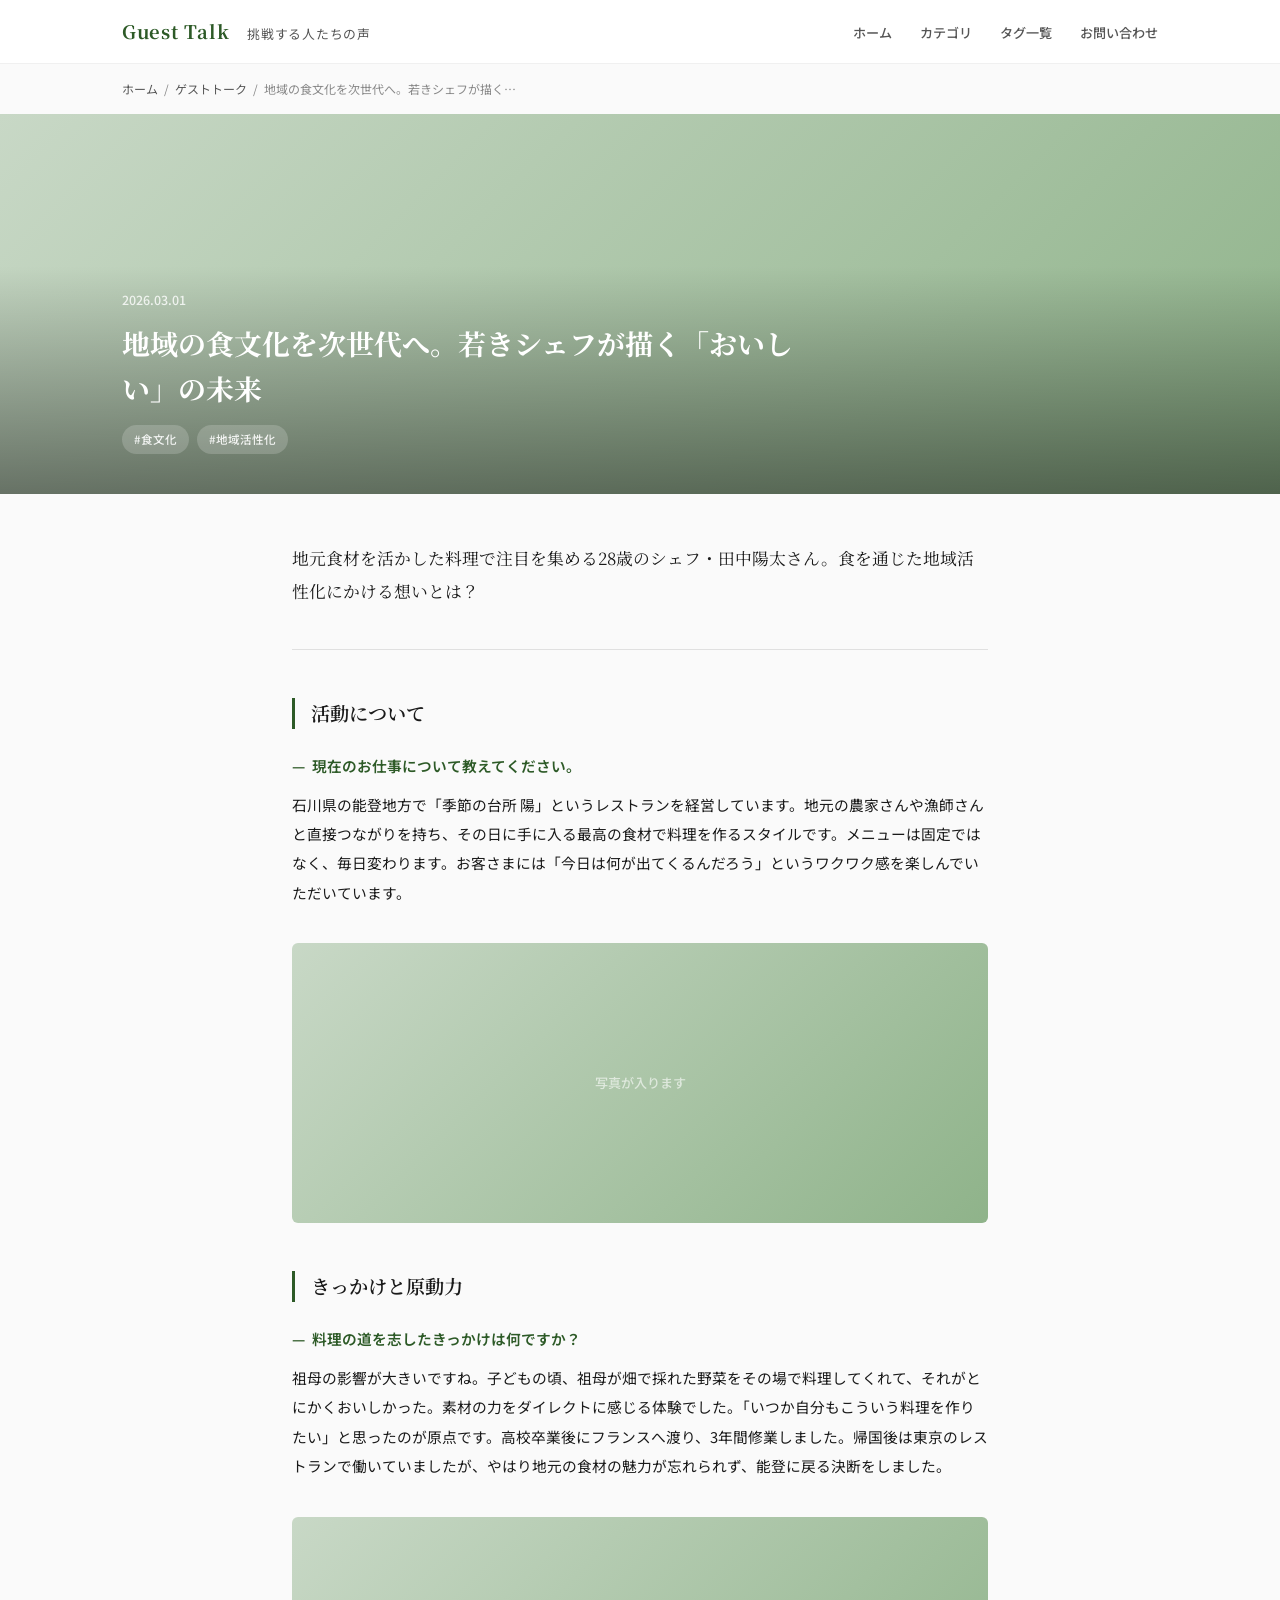
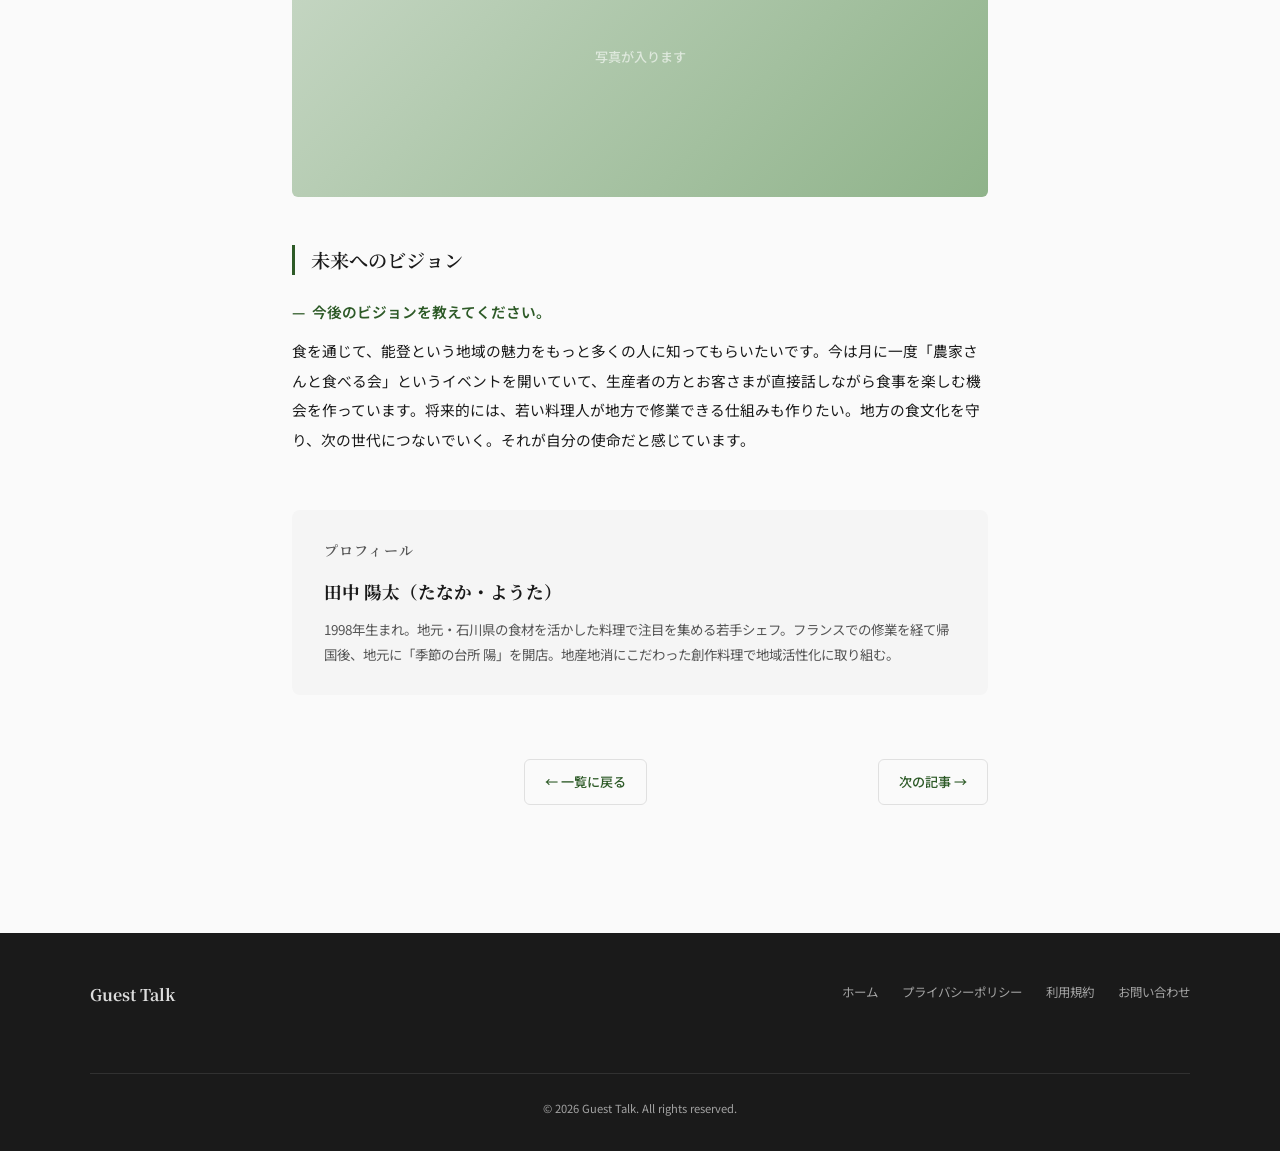
==== article01.html @ 9e50368a "Initial commit: 表紙+11記事のゲストトークサイト" ====
<!DOCTYPE html>
<html lang="ja">
<head>
  <meta charset="UTF-8">
  <meta name="viewport" content="width=device-width, initial-scale=1.0">
  <title>地域の食文化を次世代へ。若きシェフが描く「おいしい」の未来 — ゲストトーク</title>
  <link rel="stylesheet" href="style.css">
  <style>
    .article-hero {
      position: relative;
      height: 380px;
      background: linear-gradient(135deg, #c8d8c6, #8fb38a);
      display: flex;
      align-items: flex-end;
      overflow: hidden;
    }
    .article-hero-overlay {
      position: absolute;
      inset: 0;
      background: linear-gradient(to top, rgba(0,0,0,0.45) 0%, transparent 60%);
    }
    .article-hero-content {
      position: relative;
      z-index: 1;
      max-width: var(--max-width);
      margin: 0 auto;
      width: 100%;
      padding: 40px 32px;
      color: #fff;
      animation: fadeInUp 0.7s ease;
    }
    .article-hero-date {
      font-size: 0.78rem;
      opacity: 0.8;
      margin-bottom: 10px;
      font-weight: 500;
    }
    .article-hero h1 {
      font-family: var(--font-serif);
      font-size: 1.75rem;
      font-weight: 700;
      line-height: 1.6;
      max-width: 680px;
    }
    .article-hero .tags {
      margin-top: 14px;
    }
    .article-hero .tag {
      background: rgba(255,255,255,0.18);
      color: rgba(255,255,255,0.9);
    }
    .article-body {
      max-width: var(--max-width-article);
      margin: 0 auto;
      padding: 48px 32px 64px;
    }
    .article-lead {
      font-family: var(--font-serif);
      font-size: 1.05rem;
      line-height: 2;
      color: var(--color-text);
      margin-bottom: 48px;
      padding-bottom: 40px;
      border-bottom: 1px solid var(--color-border);
    }
    .section-heading {
      font-family: var(--font-serif);
      font-size: 1.2rem;
      font-weight: 600;
      color: var(--color-text);
      margin: 48px 0 24px;
      padding-left: 16px;
      border-left: 3px solid var(--color-accent);
      line-height: 1.6;
    }
    .interview-block {
      margin-bottom: 36px;
    }
    .interview-q {
      font-weight: 600;
      font-size: 0.92rem;
      color: var(--color-accent);
      margin-bottom: 12px;
      padding-left: 20px;
      position: relative;
      line-height: 1.7;
    }
    .interview-q::before {
      content: '—';
      position: absolute;
      left: 0;
      color: var(--color-accent);
    }
    .interview-a {
      font-size: 0.92rem;
      line-height: 2;
      color: var(--color-text);
      margin-bottom: 8px;
    }
    .img-placeholder {
      width: 100%;
      height: 280px;
      background: linear-gradient(135deg, #c8d8c6, #8fb38a);
      border-radius: 6px;
      margin: 36px 0;
      display: flex;
      align-items: center;
      justify-content: center;
      color: rgba(255,255,255,0.6);
      font-size: 0.82rem;
      font-weight: 500;
    }
    .profile-box {
      background: var(--color-tag-bg);
      border-radius: 8px;
      padding: 28px 32px;
      margin-top: 56px;
    }
    .profile-box h3 {
      font-family: var(--font-serif);
      font-size: 0.88rem;
      font-weight: 600;
      color: var(--color-text-secondary);
      margin-bottom: 12px;
      letter-spacing: 0.08em;
    }
    .profile-name {
      font-family: var(--font-serif);
      font-size: 1.1rem;
      font-weight: 700;
      margin-bottom: 10px;
    }
    .profile-desc {
      font-size: 0.84rem;
      line-height: 1.85;
      color: var(--color-text-secondary);
    }
    .article-nav {
      max-width: var(--max-width-article);
      margin: 0 auto;
      padding: 0 32px 48px;
      display: flex;
      justify-content: space-between;
      gap: 16px;
    }
    .article-nav a {
      display: inline-flex;
      align-items: center;
      gap: 6px;
      font-size: 0.82rem;
      font-weight: 500;
      color: var(--color-accent);
      padding: 10px 20px;
      border: 1px solid var(--color-border);
      border-radius: 6px;
      transition: background var(--transition), border-color var(--transition);
    }
    .article-nav a:hover {
      background: var(--color-accent-light);
      border-color: var(--color-accent);
    }
    @media (max-width: 768px) {
      .article-hero { height: 300px; }
      .article-hero h1 { font-size: 1.3rem; }
      .article-hero-content { padding: 28px 16px; }
      .article-body { padding: 32px 16px 48px; }
      .article-nav { padding: 0 16px 32px; flex-direction: column; }
      .img-placeholder { height: 180px; }
    }
  </style>
</head>
<body>

  <header class="site-header">
    <div class="header-inner">
      <a href="index.html" class="site-logo">Guest Talk <span>挑戦する人たちの声</span></a>
      <ul class="header-nav">
        <li><a href="index.html">ホーム</a></li>
        <li><a href="#">カテゴリ</a></li>
        <li><a href="#">タグ一覧</a></li>
        <li><a href="#">お問い合わせ</a></li>
      </ul>
    </div>
  </header>

  <nav class="breadcrumb">
    <a href="index.html">ホーム</a><span>/</span>
    <a href="index.html">ゲストトーク</a><span>/</span>
    <span>地域の食文化を次世代へ。若きシェフが描く…</span>
  </nav>

  <section class="article-hero">
    <div class="article-hero-overlay"></div>
    <div class="article-hero-content">
      <p class="article-hero-date">2026.03.01</p>
      <h1>地域の食文化を次世代へ。若きシェフが描く「おいしい」の未来</h1>
      <div class="tags">
        <span class="tag">#食文化</span>
        <span class="tag">#地域活性化</span>
      </div>
    </div>
  </section>

  <article class="article-body">
    <p class="article-lead">地元食材を活かした料理で注目を集める28歳のシェフ・田中陽太さん。食を通じた地域活性化にかける想いとは？</p>

    <h2 class="section-heading">活動について</h2>

    <div class="interview-block">
      <p class="interview-q">現在のお仕事について教えてください。</p>
      <p class="interview-a">石川県の能登地方で「季節の台所 陽」というレストランを経営しています。地元の農家さんや漁師さんと直接つながりを持ち、その日に手に入る最高の食材で料理を作るスタイルです。メニューは固定ではなく、毎日変わります。お客さまには「今日は何が出てくるんだろう」というワクワク感を楽しんでいただいています。</p>
    </div>

    <div class="img-placeholder">写真が入ります</div>

    <h2 class="section-heading">きっかけと原動力</h2>

    <div class="interview-block">
      <p class="interview-q">料理の道を志したきっかけは何ですか？</p>
      <p class="interview-a">祖母の影響が大きいですね。子どもの頃、祖母が畑で採れた野菜をその場で料理してくれて、それがとにかくおいしかった。素材の力をダイレクトに感じる体験でした。「いつか自分もこういう料理を作りたい」と思ったのが原点です。高校卒業後にフランスへ渡り、3年間修業しました。帰国後は東京のレストランで働いていましたが、やはり地元の食材の魅力が忘れられず、能登に戻る決断をしました。</p>
    </div>

    <div class="img-placeholder">写真が入ります</div>

    <h2 class="section-heading">未来へのビジョン</h2>

    <div class="interview-block">
      <p class="interview-q">今後のビジョンを教えてください。</p>
      <p class="interview-a">食を通じて、能登という地域の魅力をもっと多くの人に知ってもらいたいです。今は月に一度「農家さんと食べる会」というイベントを開いていて、生産者の方とお客さまが直接話しながら食事を楽しむ機会を作っています。将来的には、若い料理人が地方で修業できる仕組みも作りたい。地方の食文化を守り、次の世代につないでいく。それが自分の使命だと感じています。</p>
    </div>

    <div class="profile-box">
      <h3>プロフィール</h3>
      <p class="profile-name">田中 陽太（たなか・ようた）</p>
      <p class="profile-desc">1998年生まれ。地元・石川県の食材を活かした料理で注目を集める若手シェフ。フランスでの修業を経て帰国後、地元に「季節の台所 陽」を開店。地産地消にこだわった創作料理で地域活性化に取り組む。</p>
    </div>
  </article>

  <nav class="article-nav">
    <span></span>
    <a href="index.html">← 一覧に戻る</a>
    <a href="article02.html">次の記事 →</a>
  </nav>

  <footer class="site-footer">
    <div class="footer-inner">
      <p class="footer-logo">Guest Talk</p>
      <ul class="footer-links">
        <li><a href="index.html">ホーム</a></li>
        <li><a href="#">プライバシーポリシー</a></li>
        <li><a href="#">利用規約</a></li>
        <li><a href="#">お問い合わせ</a></li>
      </ul>
      <p class="footer-copy">&copy; 2026 Guest Talk. All rights reserved.</p>
    </div>
  </footer>

</body>
</html>
---- style.css ----
/* ============================================
   共通スタイル — Guest Talk Style
   ============================================ */

@import url('https://fonts.googleapis.com/css2?family=Noto+Sans+JP:wght@300;400;500;700&family=Noto+Serif+JP:wght@400;600;700&display=swap');

:root {
  --color-bg: #fafafa;
  --color-white: #ffffff;
  --color-text: #1a1a1a;
  --color-text-secondary: #555555;
  --color-text-light: #888888;
  --color-accent: #2d5a27;
  --color-accent-light: #e8f0e6;
  --color-accent-hover: #3d7a35;
  --color-border: #e0e0e0;
  --color-border-light: #f0f0f0;
  --color-tag-bg: #f5f5f5;
  --color-hero-overlay: rgba(20, 40, 18, 0.55);
  --font-sans: 'Noto Sans JP', -apple-system, BlinkMacSystemFont, sans-serif;
  --font-serif: 'Noto Serif JP', Georgia, serif;
  --max-width: 1100px;
  --max-width-article: 760px;
  --header-height: 64px;
  --transition: 0.25s ease;
}

*, *::before, *::after { box-sizing: border-box; margin: 0; padding: 0; }

html {
  font-size: 16px;
  scroll-behavior: smooth;
  -webkit-font-smoothing: antialiased;
}

body {
  font-family: var(--font-sans);
  color: var(--color-text);
  background: var(--color-bg);
  line-height: 1.8;
}

a { color: inherit; text-decoration: none; }
img { max-width: 100%; height: auto; display: block; }

/* ---- Header ---- */
.site-header {
  position: sticky;
  top: 0;
  z-index: 100;
  background: var(--color-white);
  border-bottom: 1px solid var(--color-border-light);
  height: var(--header-height);
  display: flex;
  align-items: center;
  backdrop-filter: blur(10px);
  background: rgba(255,255,255,0.92);
}

.header-inner {
  max-width: var(--max-width);
  width: 100%;
  margin: 0 auto;
  padding: 0 32px;
  display: flex;
  align-items: center;
  justify-content: space-between;
}

.site-logo {
  font-family: var(--font-serif);
  font-size: 1.15rem;
  font-weight: 700;
  color: var(--color-accent);
  letter-spacing: 0.04em;
}

.site-logo span {
  font-weight: 400;
  color: var(--color-text-secondary);
  font-family: var(--font-sans);
  font-size: 0.8rem;
  margin-left: 12px;
}

.header-nav {
  display: flex;
  gap: 28px;
  list-style: none;
}

.header-nav a {
  font-size: 0.82rem;
  font-weight: 500;
  color: var(--color-text-secondary);
  transition: color var(--transition);
  position: relative;
}

.header-nav a::after {
  content: '';
  position: absolute;
  bottom: -4px;
  left: 0;
  width: 0;
  height: 2px;
  background: var(--color-accent);
  transition: width var(--transition);
}

.header-nav a:hover { color: var(--color-accent); }
.header-nav a:hover::after { width: 100%; }

/* ---- Breadcrumb ---- */
.breadcrumb {
  max-width: var(--max-width);
  margin: 0 auto;
  padding: 14px 32px;
  font-size: 0.75rem;
  color: var(--color-text-light);
  display: flex;
  gap: 6px;
  flex-wrap: wrap;
}

.breadcrumb a { color: var(--color-text-secondary); transition: color var(--transition); }
.breadcrumb a:hover { color: var(--color-accent); }
.breadcrumb span { color: var(--color-text-light); }

/* ---- Tags ---- */
.tags { display: flex; gap: 8px; flex-wrap: wrap; }

.tag {
  display: inline-block;
  background: var(--color-tag-bg);
  color: var(--color-text-secondary);
  font-size: 0.72rem;
  padding: 4px 12px;
  border-radius: 20px;
  font-weight: 500;
  transition: background var(--transition), color var(--transition);
}

.tag:hover {
  background: var(--color-accent-light);
  color: var(--color-accent);
}

/* ---- Footer ---- */
.site-footer {
  background: var(--color-text);
  color: rgba(255,255,255,0.6);
  padding: 48px 32px 32px;
  margin-top: 80px;
}

.footer-inner {
  max-width: var(--max-width);
  margin: 0 auto;
  display: flex;
  justify-content: space-between;
  align-items: flex-start;
  flex-wrap: wrap;
  gap: 32px;
}

.footer-logo {
  font-family: var(--font-serif);
  font-size: 1rem;
  font-weight: 700;
  color: rgba(255,255,255,0.85);
}

.footer-links {
  display: flex;
  gap: 24px;
  list-style: none;
  font-size: 0.78rem;
}

.footer-links a { transition: color var(--transition); }
.footer-links a:hover { color: rgba(255,255,255,0.95); }

.footer-copy {
  width: 100%;
  text-align: center;
  font-size: 0.7rem;
  margin-top: 32px;
  padding-top: 24px;
  border-top: 1px solid rgba(255,255,255,0.1);
}

/* ---- Animations ---- */
@keyframes fadeInUp {
  from { opacity: 0; transform: translateY(24px); }
  to { opacity: 1; transform: translateY(0); }
}

.fade-in {
  opacity: 0;
  animation: fadeInUp 0.6s ease forwards;
}

.fade-in:nth-child(1) { animation-delay: 0.05s; }
.fade-in:nth-child(2) { animation-delay: 0.1s; }
.fade-in:nth-child(3) { animation-delay: 0.15s; }
.fade-in:nth-child(4) { animation-delay: 0.2s; }
.fade-in:nth-child(5) { animation-delay: 0.25s; }
.fade-in:nth-child(6) { animation-delay: 0.3s; }
.fade-in:nth-child(7) { animation-delay: 0.35s; }
.fade-in:nth-child(8) { animation-delay: 0.4s; }
.fade-in:nth-child(9) { animation-delay: 0.45s; }
.fade-in:nth-child(10) { animation-delay: 0.5s; }
.fade-in:nth-child(11) { animation-delay: 0.55s; }

/* ---- Responsive ---- */
@media (max-width: 768px) {
  .header-inner { padding: 0 16px; }
  .header-nav { display: none; }
  .breadcrumb { padding: 12px 16px; }
  .site-footer { padding: 32px 16px 24px; }
  .footer-inner { flex-direction: column; gap: 20px; }
  .footer-links { flex-wrap: wrap; gap: 16px; }
}
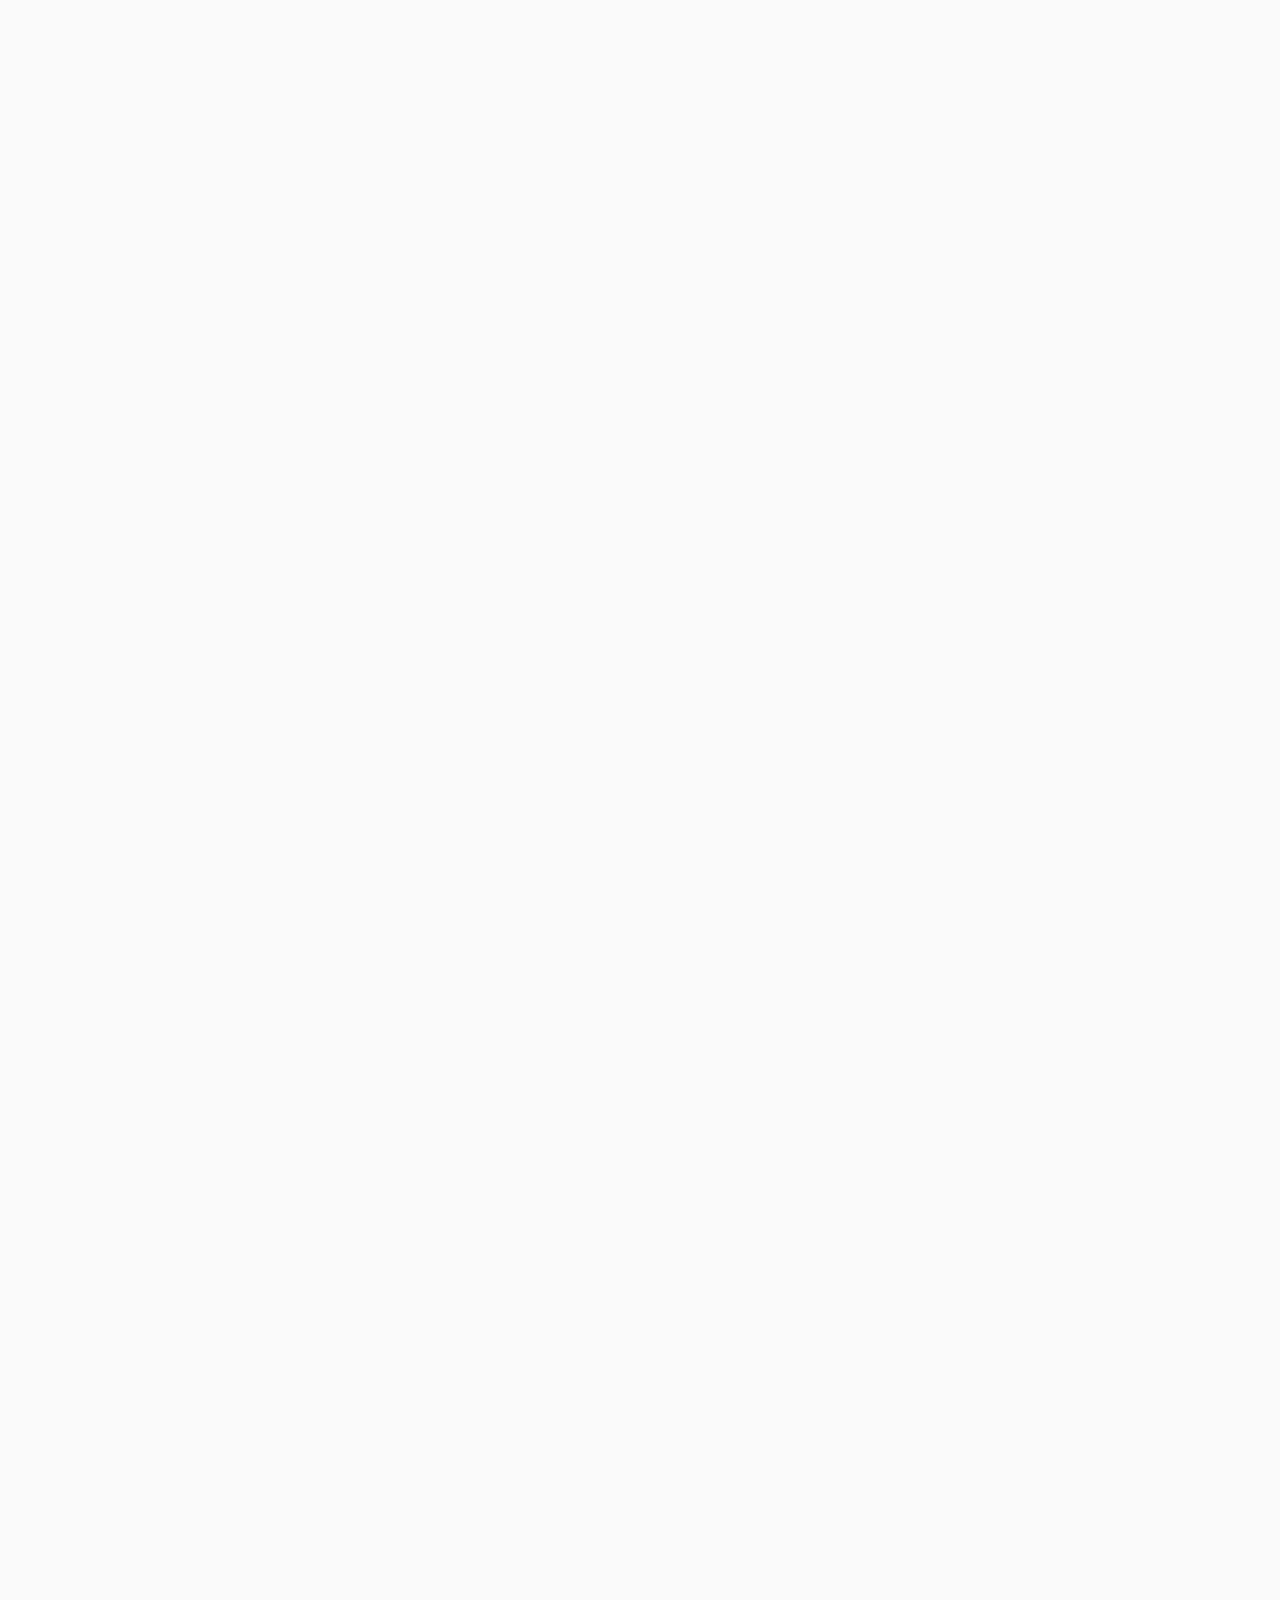
==== commit 14b66ed0: "パスワード保護を追加" ====
--- a/article01.html
+++ b/article01.html
@@ -1,6 +1,7 @@
 <!DOCTYPE html>
 <html lang="ja">
 <head>
+  <script src="auth.js"></script>
   <meta charset="UTF-8">
   <meta name="viewport" content="width=device-width, initial-scale=1.0">
   <title>地域の食文化を次世代へ。若きシェフが描く「おいしい」の未来 — ゲストトーク</title>
